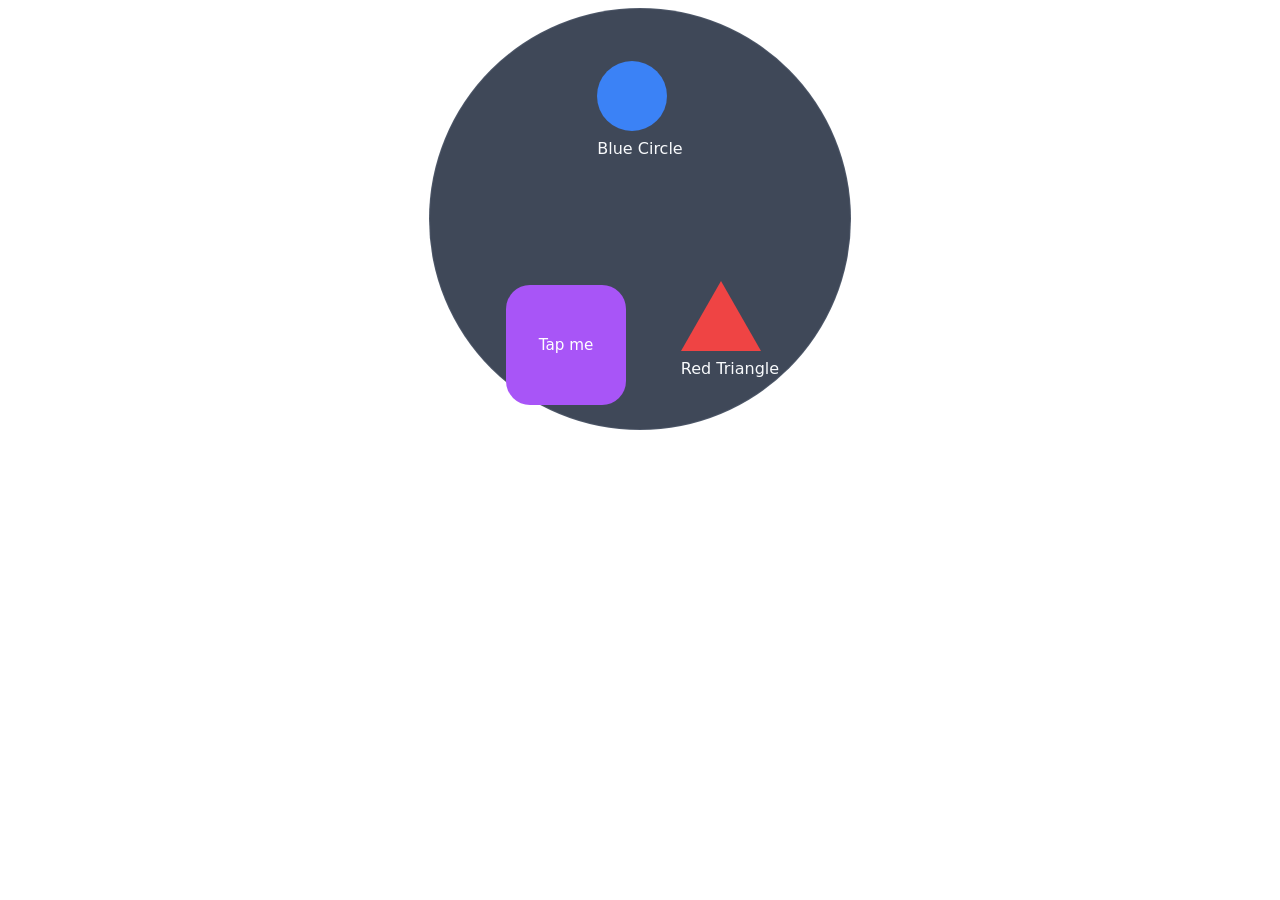
==== index.html @ a7b999ce "chore: initial project scaffold with build-driven component injection" ====
<!DOCTYPE html>
<html lang="en">
<head>
  <meta charset="UTF-8" />
  <meta name="viewport" content="width=device-width, initial-scale=1.0" />
  <title>Vision4X Clone</title>

  <!-- ROOT CSS -->
  <link rel="stylesheet" href="styles.css" />

  <!-- GENERATED CSS START -->
<!-- // CSS -->
  <link rel="stylesheet" href="src/circle/circle.css">
  <link rel="stylesheet" href="src/container/container.css">
  <link rel="stylesheet" href="src/custom-box/custom-box.css">
  <link rel="stylesheet" href="src/triangle/triangle.css">
<!-- GENERATED CSS END -->

</head>
<body>
  <!-- GENERATED HTML BODY START -->
<!-- // HTML -->
  <!-- src/container/container.html -->
<template id="demo-container-template">
  <div class="demo-container">
    <div class="demo-item item-top">
      <div class="circle-component">
        <div class="circle-shape"></div>
        <div class="circle-label">Blue Circle</div>
      </div>
    </div>
    <div class="demo-item item-bottom-right">
      <div class="triangle-component">
        <div class="triangle-shape"></div>
        <div class="triangle-label">Red Triangle</div>
      </div>
    </div>
    <div class="demo-item item-bottom-left">
      <div class="custom-box-wrapper">
        <colored-box></colored-box>
      </div>
    </div>
  </div>
</template>

<demo-container></demo-container>
<!-- GENERATED HTML BODY END -->

  <!-- ROOT JS -->
  <script type="module" src="app.js"></script>

  <!-- GENERATED JS START -->
<!-- // JS -->
  <script type="module" src="src/circle/circle.js"></script>
  <script type="module" src="src/container/container.js"></script>
  <script type="module" src="src/custom-box/custom-box.js"></script>
  <script type="module" src="src/triangle/triangle.js"></script>
<!-- GENERATED JS END -->
</body>
</html>
---- src/circle/circle.css ----
.circle-component {
  display: inline-grid;
  gap: 0.5rem;
  align-items: center;
  font-family: system-ui, sans-serif;
}

.circle-shape {
  width: 70px;
  height: 70px;
  border-radius: 50%;
  background: #3b82f6;
}

.circle-label {
  color: #f8fafc;
  text-align: center;
}
---- src/container/container.css ----
.demo-container {
  position: relative;
  width: 420px;
  height: 420px;
  margin: 0 auto;
  border-radius: 50%;
  background: rgba(30, 41, 59, 0.85);
  border: 1px solid rgba(148, 163, 184, 0.16);
  display: grid;
  place-items: center;
}

.demo-item {
  position: absolute;
  width: 120px;
  height: 120px;
  display: grid;
  place-items: center;
}

.demo-item.item-top {
  top: 40px;
  left: 50%;
  transform: translateX(-50%);
}

.demo-item.item-bottom-left {
  bottom: 40px;
  left: 60px;
}

.demo-item.item-bottom-right {
  bottom: 40px;
  right: 60px;
}
---- src/custom-box/custom-box.css ----
.custom-box-wrapper {
  display: inline-flex;
  justify-content: center;
  align-items: center;
  padding: 1rem;
}

colored-box {
  display: inline-block;
  width: 120px;
  height: 120px;
  border-radius: 24px;
  background: #a855f7;
  color: white;
  font-family: system-ui, sans-serif;
  font-size: 0.95rem;
  text-align: center;
  line-height: 120px;
  cursor: pointer;
  transition: transform 0.2s ease, box-shadow 0.2s ease;
}

colored-box:hover {
  transform: translateY(-4px);
  box-shadow: 0 18px 40px rgba(168, 85, 247, 0.25);
}

colored-box.active {
  background: #f59e0b;
  box-shadow: 0 18px 40px rgba(245, 158, 11, 0.25);
}
---- src/triangle/triangle.css ----
.triangle-component {
  display: inline-grid;
  gap: 0.5rem;
  align-items: center;
  font-family: system-ui, sans-serif;
}

.triangle-shape {
  width: 0;
  height: 0;
  border-left: 40px solid transparent;
  border-right: 40px solid transparent;
  border-bottom: 70px solid #ef4444;
  cursor: pointer;
}

.triangle-shape.triangle-green {
  border-bottom-color: #22c55e;
}

.triangle-label {
  color: #f8fafc;
  text-align: center;
}
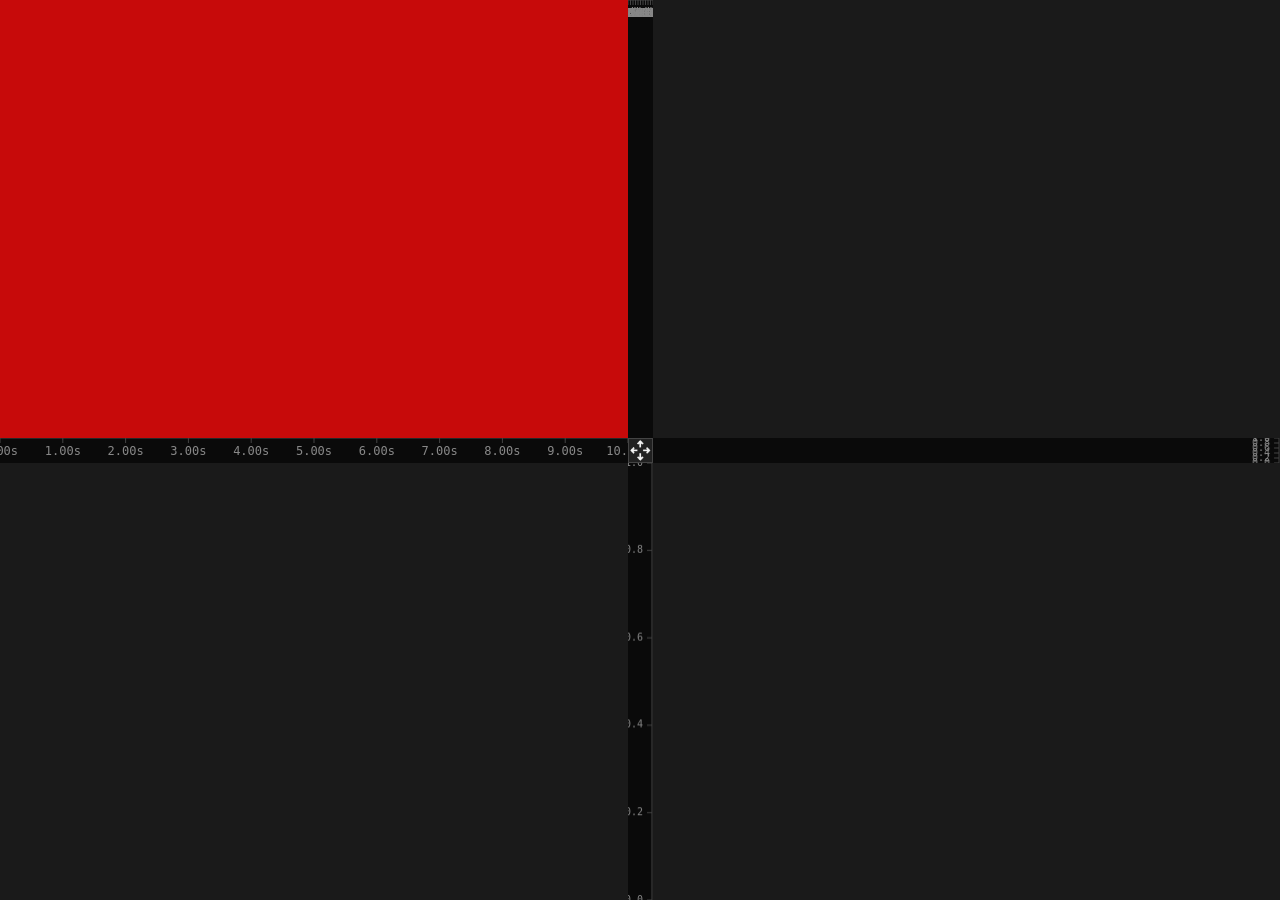
==== commit bf773be3: "added fundamental components and layout to the main window" ====
--- a/index.html
+++ b/index.html
@@ -2,7 +2,9 @@
 <html lang="en">
 <head>
   <meta charset="UTF-8" />
-  <meta name="viewport" content="width=device-width, initial-scale=1.0" />
+  <meta name="viewport" content="width=device-width, initial-scale=1.0, maximum-scale=1.0, user-scalable=0"/>
+
+  
   <title>Vision4X Clone</title>
 
   <!-- ROOT CSS -->
@@ -10,40 +12,67 @@
 
   <!-- GENERATED CSS START -->
 <!-- // CSS -->
-  <link rel="stylesheet" href="src/circle/circle.css">
-  <link rel="stylesheet" href="src/container/container.css">
-  <link rel="stylesheet" href="src/custom-box/custom-box.css">
-  <link rel="stylesheet" href="src/triangle/triangle.css">
+  <link rel="stylesheet" href="src/button-base/button-base.css">
+  <link rel="stylesheet" href="src/button-base/scale-button/scale-button.css">
+  <link rel="stylesheet" href="src/canvas-base/axis-base/frequency-axis/frequency-axis.css">
+  <link rel="stylesheet" href="src/canvas-base/axis-base/loudness-axis/loudness-axis.css">
+  <link rel="stylesheet" href="src/canvas-base/axis-base/time-axis/time-axis.css">
+  <link rel="stylesheet" href="src/canvas-base/canvas-base.css">
+  <link rel="stylesheet" href="src/canvas-base/view-base/oscilloscope-view/oscilloscope-view.css">
+  <link rel="stylesheet" href="src/canvas-base/view-base/spectogram-view/spectogram-view.css">
+  <link rel="stylesheet" href="src/canvas-base/view-base/spectrum-view/spectrum-view.css">
+  <link rel="stylesheet" href="src/canvas-base/view-base/stereo-view/stereo-view.css">
+  <link rel="stylesheet" href="src/image-overlay/image-overlay.css">
+  <link rel="stylesheet" href="src/main-window/main-window.css">
 <!-- GENERATED CSS END -->
 
 </head>
 <body>
   <!-- GENERATED HTML BODY START -->
 <!-- // HTML -->
-  <!-- src/container/container.html -->
-<template id="demo-container-template">
-  <div class="demo-container">
-    <div class="demo-item item-top">
-      <div class="circle-component">
-        <div class="circle-shape"></div>
-        <div class="circle-label">Blue Circle</div>
-      </div>
+  <!-- src/button-base/button-base.html -->
+
+  <!-- src/canvas-base/axis-base/frequency-axis/frequency-axis.html -->
+
+  <!-- src/canvas-base/axis-base/loudness-axis/loudness-axis.html -->
+
+  <!-- src/canvas-base/axis-base/time-axis/time-axis.html -->
+
+  <!-- src/canvas-base/view-base/oscilloscope-view/oscilloscope-view.html -->
+
+  <!-- src/canvas-base/view-base/spectogram-view/spectogram-view.html -->
+
+  <!-- src/canvas-base/view-base/spectrum-view/spectrum-view.html -->
+
+  <!-- src/canvas-base/view-base/stereo-view/stereo-view.html -->
+
+  <!-- src/image-overlay/image-overlay.html -->
+<template id="image-overlay-template">
+    <div class="image-overlay">
+        <div class="image-overlay__backdrop"></div>
+        <div class="image-overlay__bar">
+            <div class="image-overlay__fill"></div>
+        </div>
     </div>
-    <div class="demo-item item-bottom-right">
-      <div class="triangle-component">
-        <div class="triangle-shape"></div>
-        <div class="triangle-label">Red Triangle</div>
-      </div>
-    </div>
-    <div class="demo-item item-bottom-left">
-      <div class="custom-box-wrapper">
-        <colored-box></colored-box>
-      </div>
-    </div>
-  </div>
 </template>
 
-<demo-container></demo-container>
+<image-overlay></image-overlay>
+  <!-- src/main-window/main-window.html -->
+<template id="main-window-template">
+  <spectogram-view></spectogram-view>
+  <frequency-axis></frequency-axis>
+  <spectrum-view></spectrum-view>
+
+  <time-axis></time-axis>
+  <scale-button></scale-button>
+  <loudness-axis></loudness-axis>
+
+  <oscilloscope-view></oscilloscope-view>
+  <loudness-axis></loudness-axis>
+  <stereo-view></stereo-view>
+</template>
+
+<main-window></main-window>
 <!-- GENERATED HTML BODY END -->
 
   <!-- ROOT JS -->
@@ -51,10 +80,20 @@
 
   <!-- GENERATED JS START -->
 <!-- // JS -->
-  <script type="module" src="src/circle/circle.js"></script>
-  <script type="module" src="src/container/container.js"></script>
-  <script type="module" src="src/custom-box/custom-box.js"></script>
-  <script type="module" src="src/triangle/triangle.js"></script>
+  <script type="module" src="src/button-base/button-base.js"></script>
+  <script type="module" src="src/button-base/scale-button/scale-button.js"></script>
+  <script type="module" src="src/canvas-base/axis-base/axis-base.js"></script>
+  <script type="module" src="src/canvas-base/axis-base/frequency-axis/frequency-axis.js"></script>
+  <script type="module" src="src/canvas-base/axis-base/loudness-axis/loudness-axis.js"></script>
+  <script type="module" src="src/canvas-base/axis-base/time-axis/time-axis.js"></script>
+  <script type="module" src="src/canvas-base/canvas-base.js"></script>
+  <script type="module" src="src/canvas-base/view-base/oscilloscope-view/oscilloscope-view.js"></script>
+  <script type="module" src="src/canvas-base/view-base/spectogram-view/spectogram-view.js"></script>
+  <script type="module" src="src/canvas-base/view-base/spectrum-view/spectrum-view.js"></script>
+  <script type="module" src="src/canvas-base/view-base/stereo-view/stereo-view.js"></script>
+  <script type="module" src="src/canvas-base/view-base/view-base.js"></script>
+  <script type="module" src="src/image-overlay/image-overlay.js"></script>
+  <script type="module" src="src/main-window/main-window.js"></script>
 <!-- GENERATED JS END -->
 </body>
 </html>
--- a/styles.css
+++ b/styles.css
@@ -0,0 +1,20 @@
+html, body {
+  margin: 0;
+  padding: 0;
+  width: 100%;
+  height: 100%;
+}
+
+body {
+  background-color: black;
+  min-height: 100vh;
+  min-width: 100vw;
+  box-sizing: border-box;
+}
+
+* {
+  user-select: none;
+  -webkit-user-select: none; /* Safari */
+  -ms-user-select: none;     /* old Edge */
+  touch-action: none;
+}
--- a/src/button-base/button-base.css
+++ b/src/button-base/button-base.css
@@ -0,0 +1,18 @@
+.button-base {
+  display: inline-flex;
+  align-items: center;
+  justify-content: center;
+  background-color: #222;
+  border: 1px solid #444;
+  cursor: pointer;
+  transition: all 160ms ease;
+  background-size: contain;
+  background-position: center;
+  background-repeat: no-repeat;
+}
+
+.button-base:hover {
+  background-color: #333;
+  border-color: #555;
+}
+
--- a/src/button-base/scale-button/scale-button.css
+++ b/src/button-base/scale-button/scale-button.css
@@ -0,0 +1,3 @@
+scale-button {
+  background-image: url("./scale-button-icon.png");
+}
--- a/src/canvas-base/canvas-base.css
+++ b/src/canvas-base/canvas-base.css
@@ -0,0 +1,5 @@
+canvas {
+  display: block;
+  width: 100%;
+  height: 100%;
+}
--- a/src/image-overlay/image-overlay.css
+++ b/src/image-overlay/image-overlay.css
@@ -0,0 +1,54 @@
+image-overlay {
+  position: fixed;
+  inset: 0;
+  z-index: 9999;
+  display: block;
+  opacity: 0;
+  visibility: hidden;
+  pointer-events: none;
+  transition: opacity 220ms ease, visibility 220ms ease;
+}
+
+image-overlay.visible {
+  opacity: 1;
+  visibility: visible;
+}
+
+.image-overlay__backdrop {
+  position: absolute;
+  inset: 0;
+  background-color: #111;
+  background-image: url('REFERENCE.jpeg');
+  background-repeat: no-repeat;
+  background-size: 100% 100%;
+  background-position: center;
+  opacity: var(--image-opacity, 0.5);
+  transition: none;
+}
+
+.image-overlay__bar {
+  position: absolute;
+  left: 18px;
+  right: 18px;
+  bottom: 18px;
+  height: 11px;
+  border-radius: 999px;
+  background: rgba(255, 255, 255, 0.12);
+  overflow: hidden;
+  opacity: 0;
+  transform: translateY(10px);
+  transition: opacity 220ms ease, transform 220ms ease;
+  pointer-events: none;
+  box-shadow: inset 0 0 0 1px rgba(255, 255, 255, 0.08);
+}
+
+.image-overlay__bar.visible {
+  opacity: 1;
+  transform: translateY(0);
+}
+
+.image-overlay__fill {
+  height: 100%;
+  width: 50%;
+  background: rgba(255, 255, 255, 0.92);
+}
--- a/src/main-window/main-window.css
+++ b/src/main-window/main-window.css
@@ -0,0 +1,17 @@
+main-window {
+  --AXIS_SIZE: 25px;
+
+  --x: 0.5;
+  --y: 0.5;
+
+  background-color: blue;
+  height: 100%;
+  display: grid;
+
+  grid-template-columns: minmax(0, calc(var(--x) * (100% - var(--AXIS_SIZE)))) var(--AXIS_SIZE) minmax(0, 1fr);
+  grid-template-rows: minmax(0, calc(var(--y) * (100% - var(--AXIS_SIZE)))) var(--AXIS_SIZE) minmax(0, 1fr);
+  grid-template-areas:
+    "spectrogram  frequency-axis  spectrum"
+    "time-axis    scaler          time-axis"
+    "oscilloscope loudness-axis   stereoscope";
+}
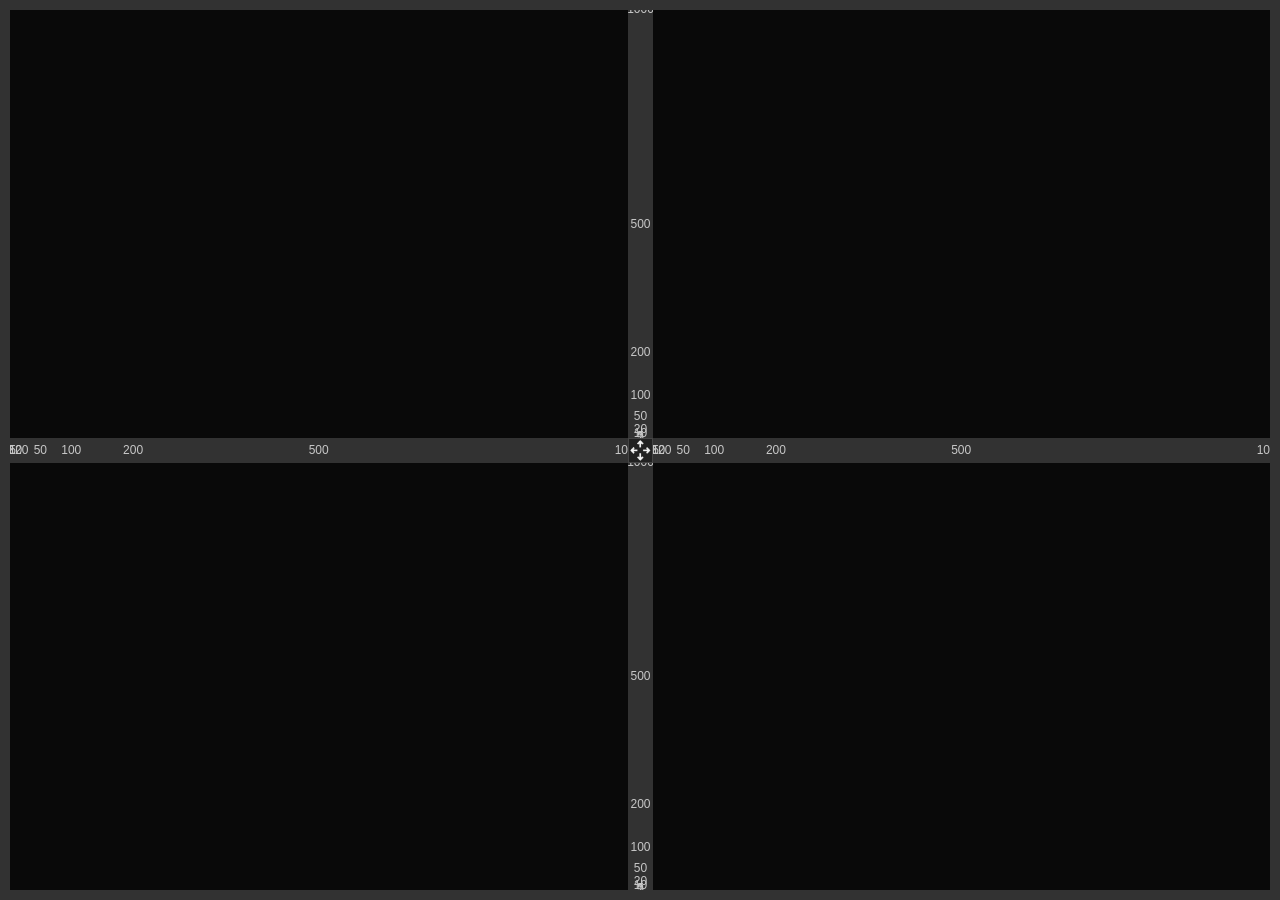
==== commit 19d2bccf: "implemented AxisBase functionality" ====
--- a/index.html
+++ b/index.html
@@ -14,6 +14,7 @@
 <!-- // CSS -->
   <link rel="stylesheet" href="src/button-base/button-base.css">
   <link rel="stylesheet" href="src/button-base/scale-button/scale-button.css">
+  <link rel="stylesheet" href="src/canvas-base/axis-base/axis-base.css">
   <link rel="stylesheet" href="src/canvas-base/axis-base/frequency-axis/frequency-axis.css">
   <link rel="stylesheet" href="src/canvas-base/axis-base/loudness-axis/loudness-axis.css">
   <link rel="stylesheet" href="src/canvas-base/axis-base/time-axis/time-axis.css">
@@ -22,6 +23,7 @@
   <link rel="stylesheet" href="src/canvas-base/view-base/spectogram-view/spectogram-view.css">
   <link rel="stylesheet" href="src/canvas-base/view-base/spectrum-view/spectrum-view.css">
   <link rel="stylesheet" href="src/canvas-base/view-base/stereo-view/stereo-view.css">
+  <link rel="stylesheet" href="src/canvas-base/view-base/view-base.css">
   <link rel="stylesheet" href="src/image-overlay/image-overlay.css">
   <link rel="stylesheet" href="src/main-window/main-window.css">
 <!-- GENERATED CSS END -->
@@ -60,7 +62,7 @@
   <!-- src/main-window/main-window.html -->
 <template id="main-window-template">
   <spectogram-view></spectogram-view>
-  <frequency-axis></frequency-axis>
+  <frequency-axis vertical></frequency-axis>
   <spectrum-view></spectrum-view>
 
   <time-axis></time-axis>
@@ -68,7 +70,7 @@
   <loudness-axis></loudness-axis>
 
   <oscilloscope-view></oscilloscope-view>
-  <loudness-axis></loudness-axis>
+  <loudness-axis vertical></loudness-axis>
   <stereo-view></stereo-view>
 </template>
 
--- a/styles.css
+++ b/styles.css
@@ -6,10 +6,14 @@
 }
 
 body {
-  background-color: black;
+  background-color: var(--BORDER_COLOR);
+  
   min-height: 100vh;
   min-width: 100vw;
   box-sizing: border-box;
+
+  padding: 10px;
+  overflow: hidden;
 }
 
 * {
@@ -17,4 +21,12 @@
   -webkit-user-select: none; /* Safari */
   -ms-user-select: none;     /* old Edge */
   touch-action: none;
+}
+
+:root {
+  /* for whatever reason, BACKGROUND_COLOR can't be rgb(0, 0, 0) or the axis will shrink during movement */
+  --BACKGROUND_COLOR: rgb(9, 9, 9); 
+  --BORDER_COLOR: rgb(50, 50, 50);
+  --AXIS_COLOR: var(--BORDER_COLOR);
+  --TEXT_COLOR: rgb(200, 200, 200);
 }
--- a/src/canvas-base/axis-base/axis-base.css
+++ b/src/canvas-base/axis-base/axis-base.css
@@ -0,0 +1,4 @@
+.axis-base {
+  background-color: var(--AXIS_COLOR);
+  z-index: 1;
+}
--- a/src/canvas-base/view-base/view-base.css
+++ b/src/canvas-base/view-base/view-base.css
@@ -0,0 +1,3 @@
+.view-base {
+
+}
--- a/src/main-window/main-window.css
+++ b/src/main-window/main-window.css
@@ -4,12 +4,13 @@
   --x: 0.5;
   --y: 0.5;
 
-  background-color: blue;
+  background-color: var(--BACKGROUND_COLOR);
+
   height: 100%;
   display: grid;
 
-  grid-template-columns: minmax(0, calc(var(--x) * (100% - var(--AXIS_SIZE)))) var(--AXIS_SIZE) minmax(0, 1fr);
-  grid-template-rows: minmax(0, calc(var(--y) * (100% - var(--AXIS_SIZE)))) var(--AXIS_SIZE) minmax(0, 1fr);
+  grid-template-columns: round(calc(var(--x) * (100% - var(--AXIS_SIZE))), 1px) var(--AXIS_SIZE) minmax(0, 1fr);
+  grid-template-rows: round(calc(var(--y) * (100% - var(--AXIS_SIZE))), 1px) var(--AXIS_SIZE) minmax(0, 1fr);
   grid-template-areas:
     "spectrogram  frequency-axis  spectrum"
     "time-axis    scaler          time-axis"
